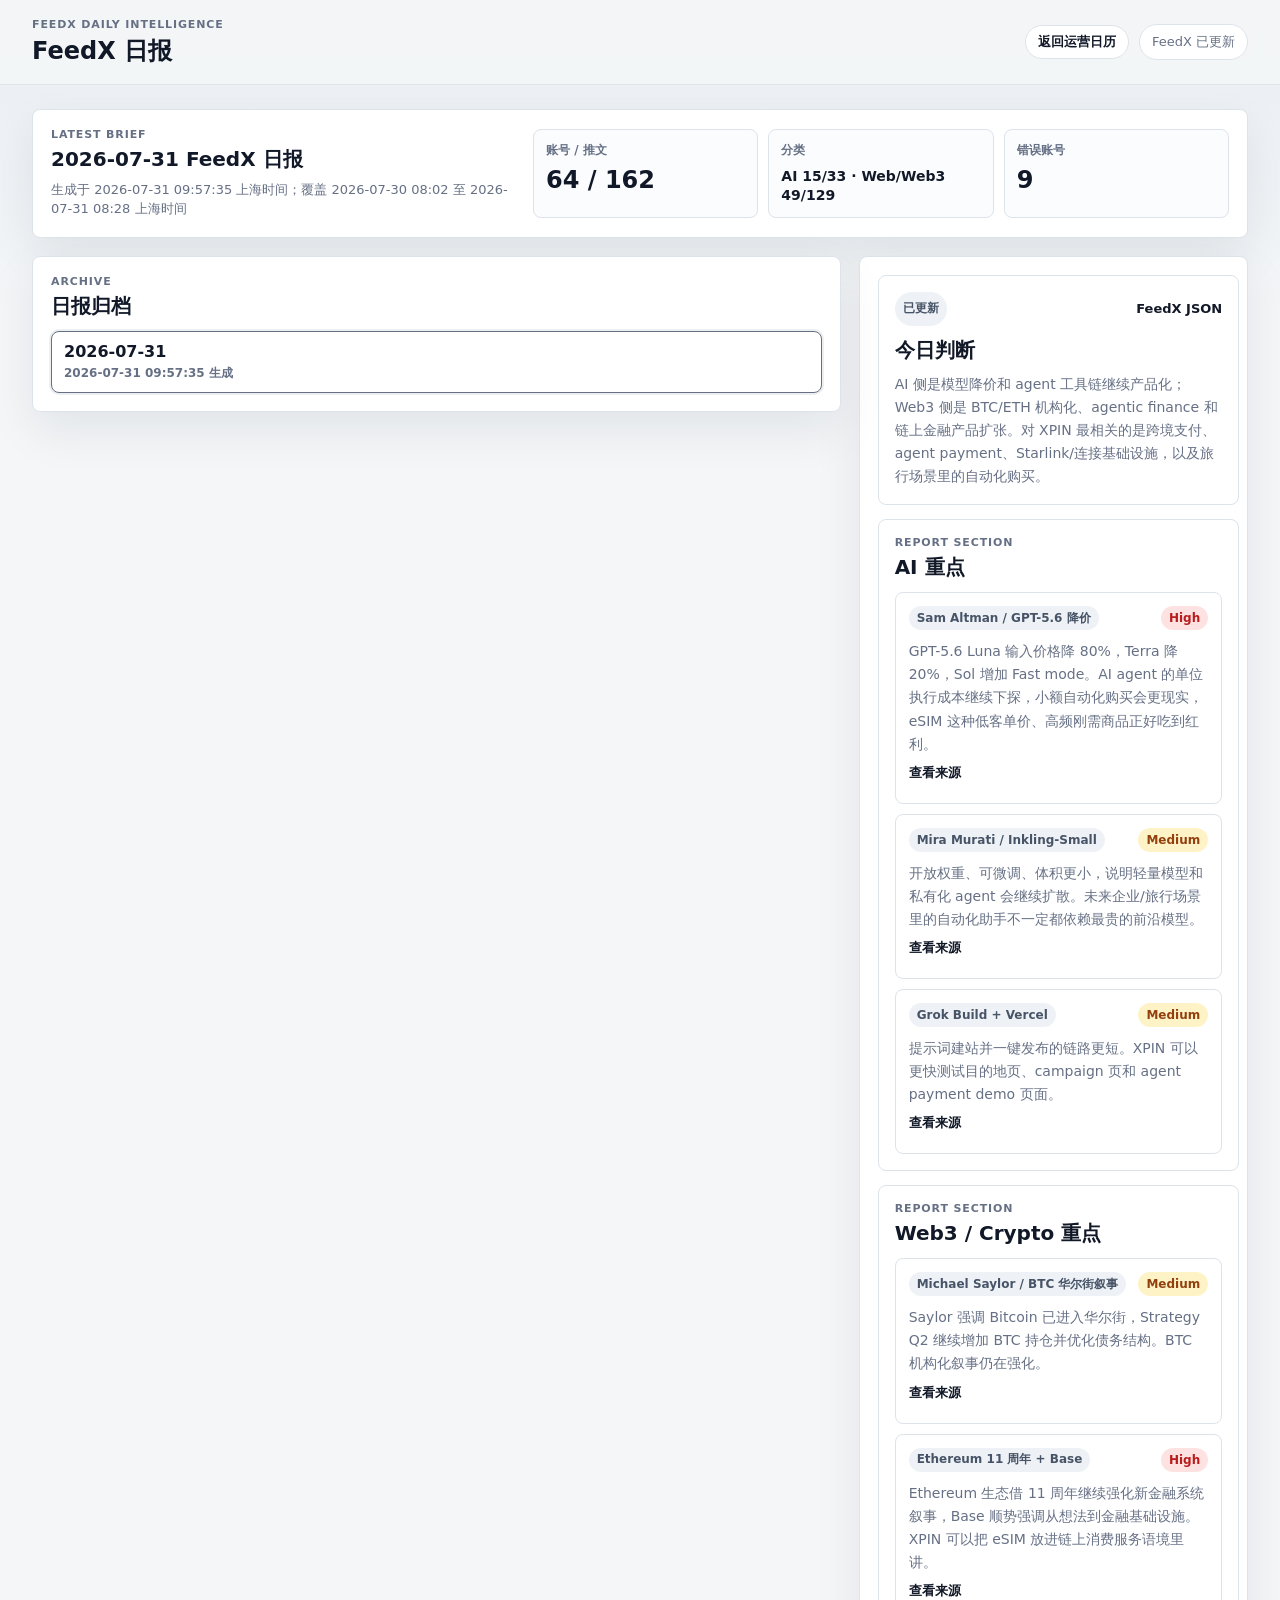
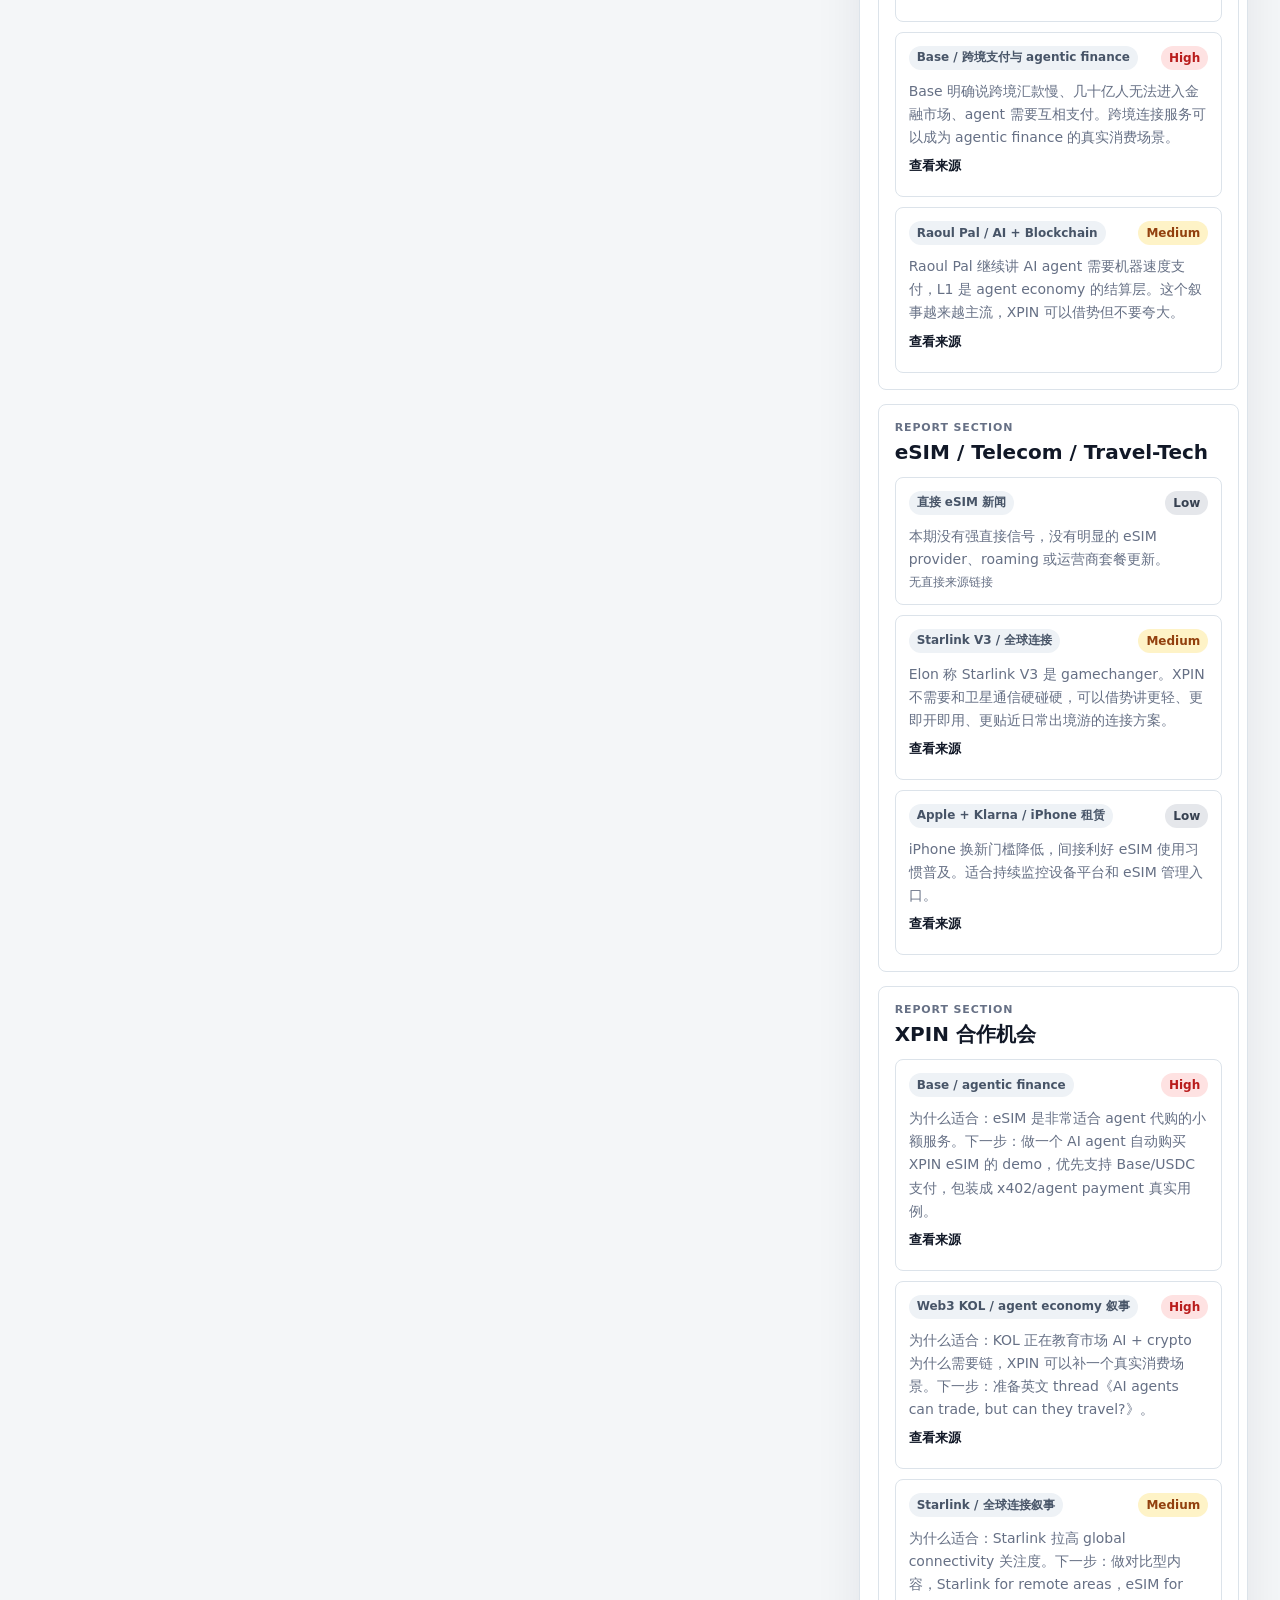
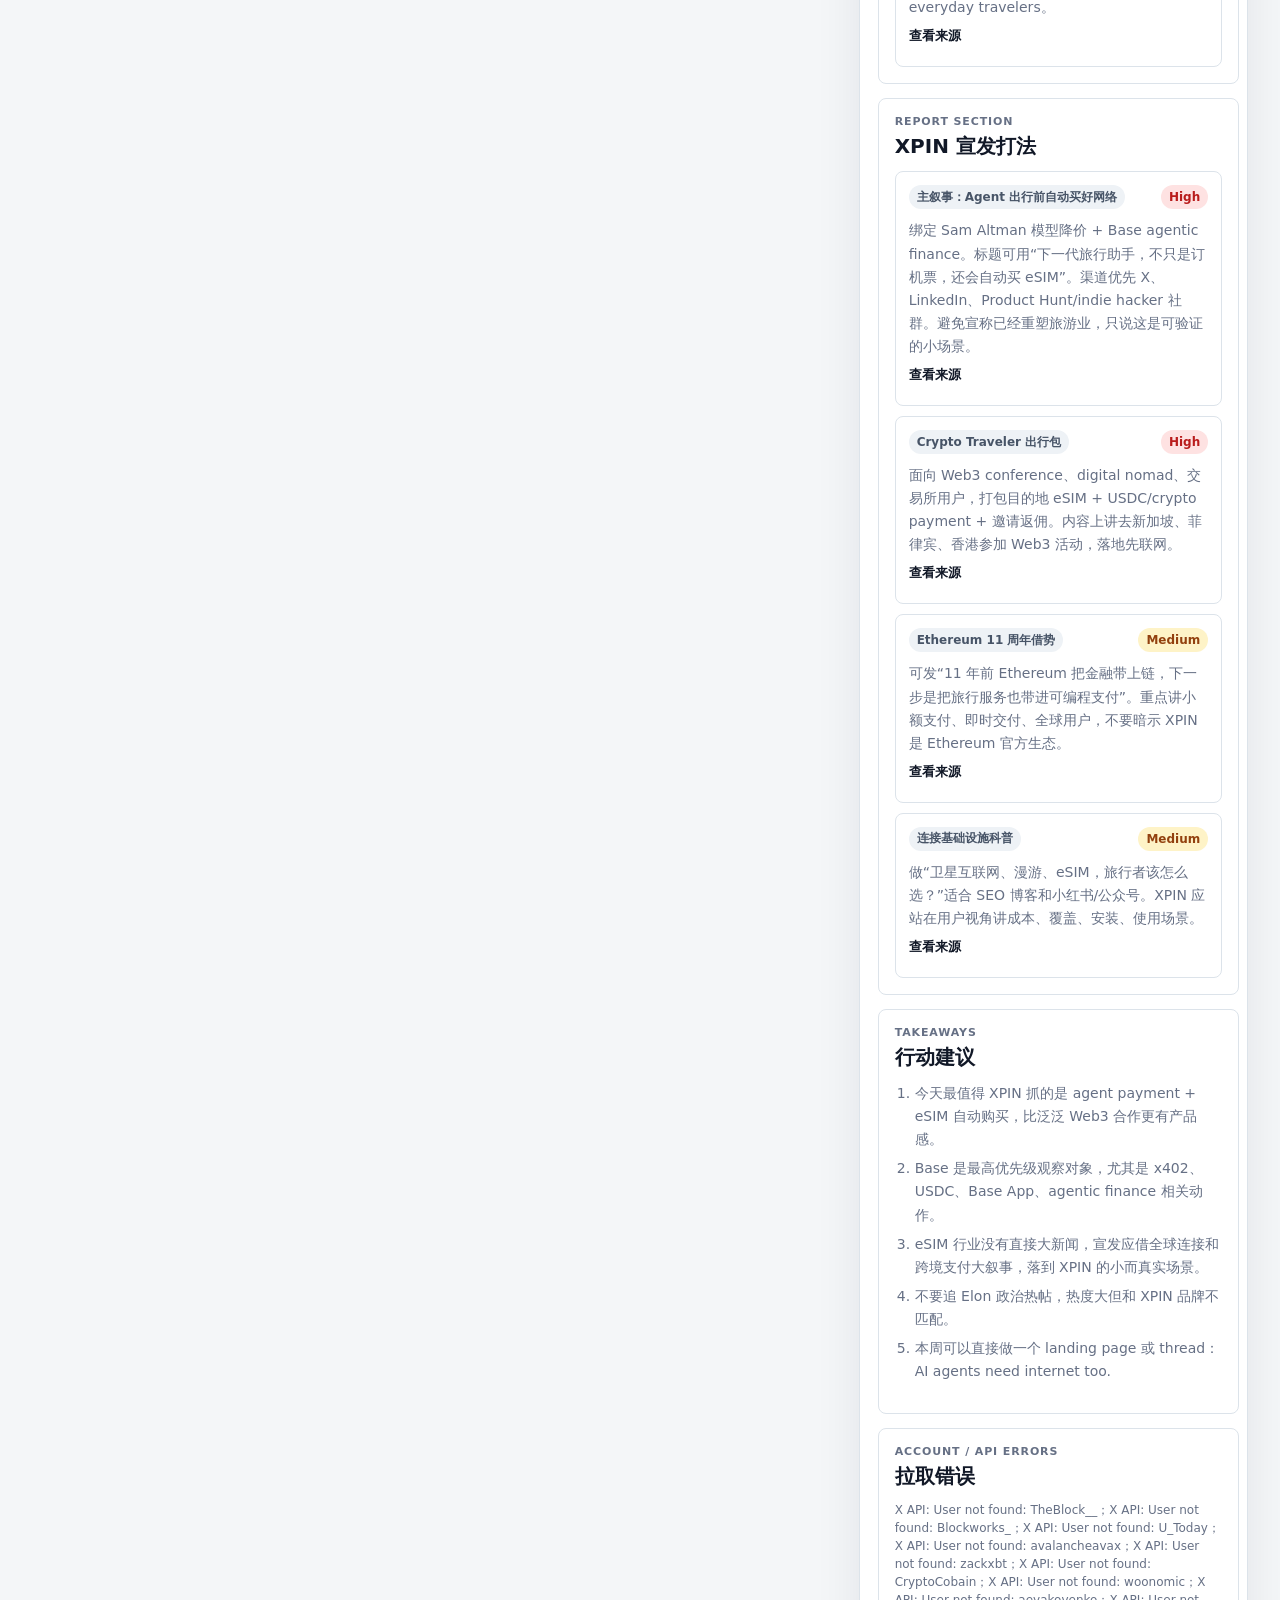
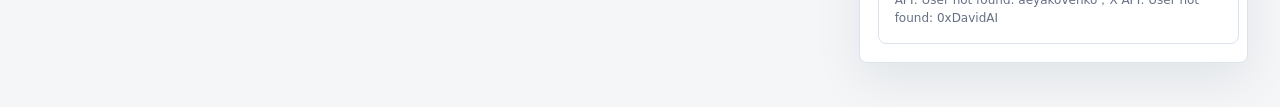
==== feedx.html @ 79774cff "Add FeedX daily brief page" ====
<!doctype html>
<html lang="zh-CN">
  <head>
    <meta charset="utf-8" />
    <meta name="viewport" content="width=device-width, initial-scale=1" />
    <title>FeedX 日报｜XPIN市场运营日历</title>
    <link rel="stylesheet" href="./styles.css?v=13" />
  </head>
  <body>
    <header class="topbar">
      <div>
        <p class="kicker">FEEDX DAILY INTELLIGENCE</p>
        <h1>FeedX 日报</h1>
      </div>
      <div class="topbar-actions">
        <a class="nav-link" href="./index.html">返回运营日历</a>
        <div class="status" id="feedxStatus">正在读取日报</div>
      </div>
    </header>

    <main class="workspace feedx-workspace">
      <section class="weekly-summary feedx-hero" aria-label="日报概览">
        <div>
          <p class="kicker">LATEST BRIEF</p>
          <h2 id="feedxTitle">FeedX 今日内容</h2>
          <p class="feedx-subtitle" id="feedxSubtitle"></p>
        </div>
        <div class="metric-grid" id="feedxMetrics"></div>
      </section>

      <section class="main-grid feedx-layout">
        <aside class="calendar-panel feedx-sidebar">
          <div class="panel-head compact">
            <div>
              <p class="kicker">ARCHIVE</p>
              <h2>日报归档</h2>
            </div>
          </div>
          <div class="feedx-report-list" id="feedxReportList"></div>
        </aside>

        <section class="detail-panel feedx-detail" id="feedxDetail" aria-live="polite"></section>
      </section>
    </main>

    <script src="./feedx-data.js?v=1" defer></script>
    <script src="./feedx.js?v=1" defer></script>
  </body>
</html>
---- styles.css ----
:root {
  --bg: #f4f6f8;
  --ink: #111827;
  --muted: #667085;
  --subtle: #8a96a8;
  --panel: #ffffff;
  --line: #dce3ea;
  --line-strong: #c8d2dc;
  --black: #101828;
  --shadow: 0 18px 48px rgba(15, 23, 42, 0.08);
}

* {
  box-sizing: border-box;
}

body {
  margin: 0;
  background:
    linear-gradient(180deg, #e9eef3 0, rgba(233, 238, 243, 0) 320px),
    var(--bg);
  color: var(--ink);
  font-family:
    Inter, ui-sans-serif, system-ui, -apple-system, BlinkMacSystemFont, "Segoe UI",
    "PingFang SC", "Microsoft YaHei", sans-serif;
}

button,
select,
input {
  font: inherit;
}

.topbar {
  position: sticky;
  top: 0;
  z-index: 20;
  display: flex;
  justify-content: space-between;
  align-items: center;
  gap: 24px;
  min-height: 82px;
  padding: 18px 32px;
  border-bottom: 1px solid rgba(17, 24, 39, 0.08);
  background: rgba(244, 246, 248, 0.88);
  backdrop-filter: blur(14px);
}

.kicker {
  margin: 0 0 6px;
  color: var(--muted);
  font-size: 11px;
  font-weight: 800;
  letter-spacing: 0.08em;
}

h1,
h2,
h3,
p {
  margin: 0;
}

h1 {
  font-size: 24px;
  line-height: 1.2;
  letter-spacing: 0;
}

h2 {
  font-size: 20px;
  line-height: 1.25;
  letter-spacing: 0;
}

h3 {
  font-size: 16px;
  line-height: 1.3;
}

.status {
  flex: 0 0 auto;
  min-height: 34px;
  padding: 8px 12px;
  border: 1px solid var(--line);
  border-radius: 999px;
  background: var(--panel);
  color: var(--muted);
  font-size: 13px;
}

.topbar-actions {
  display: flex;
  align-items: center;
  gap: 10px;
}

.nav-link {
  display: inline-flex;
  align-items: center;
  min-height: 34px;
  padding: 0 12px;
  border: 1px solid var(--line);
  border-radius: 999px;
  background: var(--panel);
  color: var(--ink);
  font-size: 13px;
  font-weight: 800;
  text-decoration: none;
}

.nav-link:hover {
  border-color: #9aa7b6;
}

.workspace {
  display: grid;
  gap: 18px;
  padding: 24px 32px 44px;
}

.feedx-workspace {
  gap: 18px;
}

.feedx-hero {
  align-items: start;
}

.feedx-subtitle {
  margin-top: 8px;
  color: var(--muted);
  font-size: 13px;
  line-height: 1.5;
}

.metric-card .metric-text {
  font-size: 14px;
  line-height: 1.35;
}

.feedx-layout {
  grid-template-columns: minmax(220px, 0.28fr) minmax(0, 0.72fr);
}

.feedx-sidebar {
  position: sticky;
  top: 106px;
}

.feedx-report-list {
  display: grid;
  gap: 8px;
}

.feedx-report-button {
  display: grid;
  gap: 4px;
  min-height: 62px;
  padding: 10px 12px;
  text-align: left;
}

.feedx-report-button.active {
  border-color: #667085;
  box-shadow: 0 0 0 2px rgba(102, 112, 133, 0.12);
}

.feedx-report-button span {
  color: var(--muted);
  font-size: 12px;
  font-weight: 700;
}

.feedx-detail {
  display: grid;
  gap: 14px;
}

.feedx-summary-card,
.feedx-section,
.feedx-card {
  border: 1px solid var(--line);
  border-radius: 8px;
  background: #fff;
}

.feedx-summary-card,
.feedx-section {
  padding: 16px;
}

.feedx-summary-card h2 {
  margin-top: 12px;
}

.feedx-summary-card p,
.feedx-card p,
.takeaway-list {
  margin-top: 10px;
  color: var(--muted);
  font-size: 14px;
  line-height: 1.65;
}

.feedx-card-grid {
  display: grid;
  gap: 10px;
}

.feedx-card {
  padding: 13px;
}

.priority-pill {
  display: inline-flex;
  align-items: center;
  min-height: 24px;
  padding: 0 8px;
  border-radius: 999px;
  background: #eef2f6;
  color: #475467;
  font-size: 12px;
  font-weight: 850;
  white-space: nowrap;
}

.priority-pill.high {
  background: #fee2e2;
  color: #b91c1c;
}

.priority-pill.medium {
  background: #fef3c7;
  color: #92400e;
}

.priority-pill.low {
  background: #e5e7eb;
  color: #374151;
}

.takeaway-list {
  padding-left: 20px;
}

.takeaway-list li + li {
  margin-top: 6px;
}

.weekly-summary,
.filters,
.calendar-panel,
.detail-panel,
.table-section {
  border: 1px solid var(--line);
  border-radius: 8px;
  background: var(--panel);
  box-shadow: var(--shadow);
}

.weekly-summary {
  display: grid;
  grid-template-columns: minmax(220px, 0.8fr) minmax(0, 1.2fr);
  gap: 18px;
  align-items: center;
  padding: 18px;
}

.metric-grid {
  display: grid;
  grid-template-columns: repeat(3, minmax(0, 1fr));
  gap: 10px;
}

.metric-card {
  min-height: 78px;
  padding: 12px;
  border: 1px solid var(--line);
  border-radius: 8px;
  background: #fbfcfe;
}

.metric-card span {
  display: block;
  color: var(--muted);
  font-size: 12px;
  font-weight: 800;
}

.metric-card strong {
  display: block;
  margin-top: 8px;
  color: var(--ink);
  font-size: 24px;
  line-height: 1.1;
}

.filters {
  display: grid;
  grid-template-columns: minmax(180px, 260px) minmax(180px, 260px) auto;
  gap: 12px;
  align-items: end;
  padding: 14px 18px;
}

.filters button {
  justify-self: start;
}

label {
  display: grid;
  gap: 6px;
  color: var(--muted);
  font-size: 12px;
  font-weight: 700;
}

select,
button,
input {
  min-height: 38px;
  border: 1px solid var(--line-strong);
  border-radius: 8px;
  background: #fff;
  color: var(--ink);
}

select {
  width: 100%;
  padding: 0 34px 0 11px;
}

input {
  width: 100%;
  padding: 0 11px;
}

button {
  padding: 0 14px;
  cursor: pointer;
  font-weight: 760;
}

button:hover,
select:hover,
input:hover {
  border-color: #9aa7b6;
}

.main-grid {
  display: grid;
  grid-template-columns: minmax(0, 1.35fr) minmax(340px, 0.65fr);
  gap: 18px;
  align-items: start;
}

.calendar-panel,
.detail-panel,
.table-section {
  padding: 18px;
}

.panel-head {
  display: flex;
  justify-content: space-between;
  align-items: flex-start;
  gap: 18px;
  margin-bottom: 16px;
}

.panel-head.compact {
  margin-bottom: 12px;
}

.month-nav {
  display: flex;
  gap: 8px;
  align-items: center;
}

.month-nav button {
  min-height: 34px;
  padding: 0 12px;
  color: var(--ink);
  font-size: 13px;
}

.month-nav button:disabled {
  cursor: not-allowed;
  opacity: 0.45;
}

.legend {
  display: flex;
  flex-wrap: wrap;
  justify-content: flex-end;
  gap: 8px 14px;
  color: var(--muted);
  font-size: 12px;
}

.legend span {
  display: inline-flex;
  align-items: center;
  gap: 6px;
}

.dot {
  display: inline-block;
  width: 8px;
  height: 8px;
  border-radius: 999px;
}

.warmup {
  background: var(--line-strong);
}

.launch {
  background: var(--line-strong);
}

.sustain {
  background: var(--line-strong);
}

.close {
  background: var(--line-strong);
}

.calendar {
  display: grid;
  grid-template-columns: repeat(7, minmax(0, 1fr));
  gap: 8px;
}

.weekday {
  padding: 0 8px 4px;
  color: var(--subtle);
  font-size: 12px;
  font-weight: 800;
}

.day {
  min-height: 112px;
  padding: 8px;
  border: 1px solid var(--line);
  border-radius: 8px;
  background: #fbfcfe;
  text-align: left;
}

.day.empty {
  background: transparent;
  border-color: transparent;
  box-shadow: none;
  cursor: default;
}

.day.has-events {
  background: #ffffff;
}

.day.selected {
  border-color: #667085;
  box-shadow: 0 0 0 2px rgba(102, 112, 133, 0.12);
}

.day-number {
  display: flex;
  justify-content: space-between;
  align-items: center;
  margin-bottom: 6px;
  font-weight: 820;
}

.event-count {
  color: var(--muted);
  font-size: 11px;
}

.mini-event {
  display: block;
  width: 100%;
  margin-top: 4px;
  padding: 4px 6px;
  border-radius: 6px;
  color: #1f2937;
  font-size: 11px;
  line-height: 1.25;
  white-space: nowrap;
  overflow: hidden;
  text-overflow: ellipsis;
  background: #f3f6f8;
}

.mini-event.warmup {
  background: #f3f6f8;
}

.mini-event.launch {
  background: #f3f6f8;
}

.mini-event.sustain {
  background: #f3f6f8;
}

.mini-event.close {
  background: #f3f6f8;
}

.mini-event.confirmed {
  background: #fee2e2;
  color: #991b1b;
}

.event-list {
  display: grid;
  gap: 10px;
  max-height: 696px;
  overflow: auto;
  padding-right: 2px;
}

.empty-state {
  min-height: 180px;
  display: grid;
  place-items: center;
  border: 1px dashed var(--line-strong);
  border-radius: 8px;
  color: var(--muted);
  text-align: center;
  line-height: 1.6;
}

.event-card {
  width: 100%;
  padding: 14px;
  border: 1px solid var(--line);
  border-radius: 8px;
  background: #fff;
  text-align: left;
  cursor: pointer;
}

.event-card.active {
  border-color: #667085;
  background: #fff;
}

.event-card.confirmed {
  border-color: #ef4444;
}

.event-top {
  display: flex;
  justify-content: space-between;
  gap: 12px;
}

.stage-pill,
.channel-pill,
.confirm-pill {
  display: inline-flex;
  align-items: center;
  min-height: 24px;
  padding: 0 8px;
  border-radius: 999px;
  background: #eef2f6;
  color: #475467;
  font-size: 12px;
  font-weight: 800;
  white-space: nowrap;
}

.confirm-pill {
  background: #fee2e2;
  color: #b91c1c;
}

.event-card h3 {
  margin-top: 10px;
}

.event-card p {
  margin-top: 8px;
  color: var(--muted);
  font-size: 13px;
  line-height: 1.5;
}

.event-section {
  margin-top: 12px;
}

.event-section h4 {
  margin: 0;
  color: var(--ink);
  font-size: 12px;
  font-weight: 850;
  line-height: 1.35;
}

.event-section p {
  margin-top: 5px;
}

.post-text {
  white-space: pre-wrap;
}

.price-line {
  display: flex;
  flex-wrap: wrap;
  gap: 8px;
  margin-top: 12px;
}

.price-line span {
  min-height: 28px;
  padding: 5px 8px;
  border-radius: 6px;
  background: #f3f6f8;
  font-size: 12px;
  font-weight: 760;
}

.price-line .deal {
  background: #f3f6f8;
  color: var(--ink);
}

.metric-section {
  padding-top: 2px;
}

.event-metrics {
  display: grid;
  grid-template-columns: repeat(3, minmax(0, 1fr));
  gap: 8px;
  margin-top: 8px;
}

.event-metrics span {
  display: grid;
  gap: 4px;
  min-height: 56px;
  padding: 9px 10px;
  border: 1px solid var(--line);
  border-radius: 8px;
  background: #fbfcfe;
}

.event-metrics em {
  color: var(--muted);
  font-size: 11px;
  font-style: normal;
  font-weight: 800;
}

.event-metrics strong {
  color: var(--ink);
  font-size: 18px;
  line-height: 1.1;
}

.product-detail {
  margin-top: 12px;
  padding: 10px 12px;
  border: 1px solid var(--line);
  border-radius: 8px;
  background: #fff;
}

.product-detail summary {
  cursor: pointer;
  color: var(--ink);
  font-weight: 820;
  line-height: 1.4;
}

.product-detail dl {
  display: grid;
  gap: 8px;
  margin: 10px 0 0;
}

.product-detail dl div {
  display: grid;
  grid-template-columns: 72px minmax(0, 1fr);
  gap: 10px;
}

.product-detail dt {
  color: var(--subtle);
  font-size: 12px;
  font-weight: 800;
}

.product-detail dd {
  min-width: 0;
  margin: 0;
  color: #344054;
  word-break: break-word;
}

.event-link-editor {
  display: grid;
  gap: 8px;
  margin: -4px 0 8px;
  padding: 12px;
  border: 1px solid var(--line);
  border-radius: 8px;
  background: #fbfcfe;
}

.event-link-editor.active {
  border-color: var(--line-strong);
  background: #fbfcfe;
}

.link-actions {
  display: flex;
  gap: 8px;
  align-items: center;
}

.link-actions a,
.table-link {
  display: inline-flex;
  align-items: center;
  min-height: 34px;
  color: var(--ink);
  font-size: 13px;
  font-weight: 800;
  text-decoration: none;
}

.muted {
  color: var(--muted);
  font-size: 12px;
  line-height: 1.5;
}

.hint {
  color: var(--muted);
  font-size: 13px;
}

.table-wrap {
  overflow: auto;
  border: 1px solid var(--line);
  border-radius: 8px;
}

table {
  width: 100%;
  min-width: 1180px;
  border-collapse: collapse;
}

th,
td {
  padding: 11px 12px;
  border-bottom: 1px solid var(--line);
  text-align: left;
  vertical-align: top;
  font-size: 13px;
}

th {
  position: sticky;
  top: 0;
  background: #f8fafc;
  color: #475467;
  font-size: 12px;
  z-index: 1;
}

td {
  color: #344054;
  line-height: 1.45;
}

td strong {
  color: var(--ink);
}

@media (max-width: 1100px) {
  .weekly-summary,
  .filters,
  .main-grid {
    grid-template-columns: 1fr;
  }

  .filters {
    align-items: stretch;
  }

  .topbar {
    position: static;
    align-items: flex-start;
    flex-direction: column;
  }

  .topbar-actions {
    width: 100%;
    justify-content: space-between;
    align-items: flex-start;
    flex-wrap: wrap;
  }

  .feedx-layout {
    grid-template-columns: 1fr;
  }

  .feedx-sidebar {
    position: static;
  }
}

@media (max-width: 760px) {
  .topbar,
  .workspace {
    padding-left: 16px;
    padding-right: 16px;
  }

  .calendar {
    grid-template-columns: repeat(2, minmax(0, 1fr));
  }

  .weekday {
    display: none;
  }

  .day.empty {
    display: none;
  }

  .panel-head {
    flex-direction: column;
  }

  .metric-grid,
  .event-metrics {
    grid-template-columns: 1fr;
  }
}
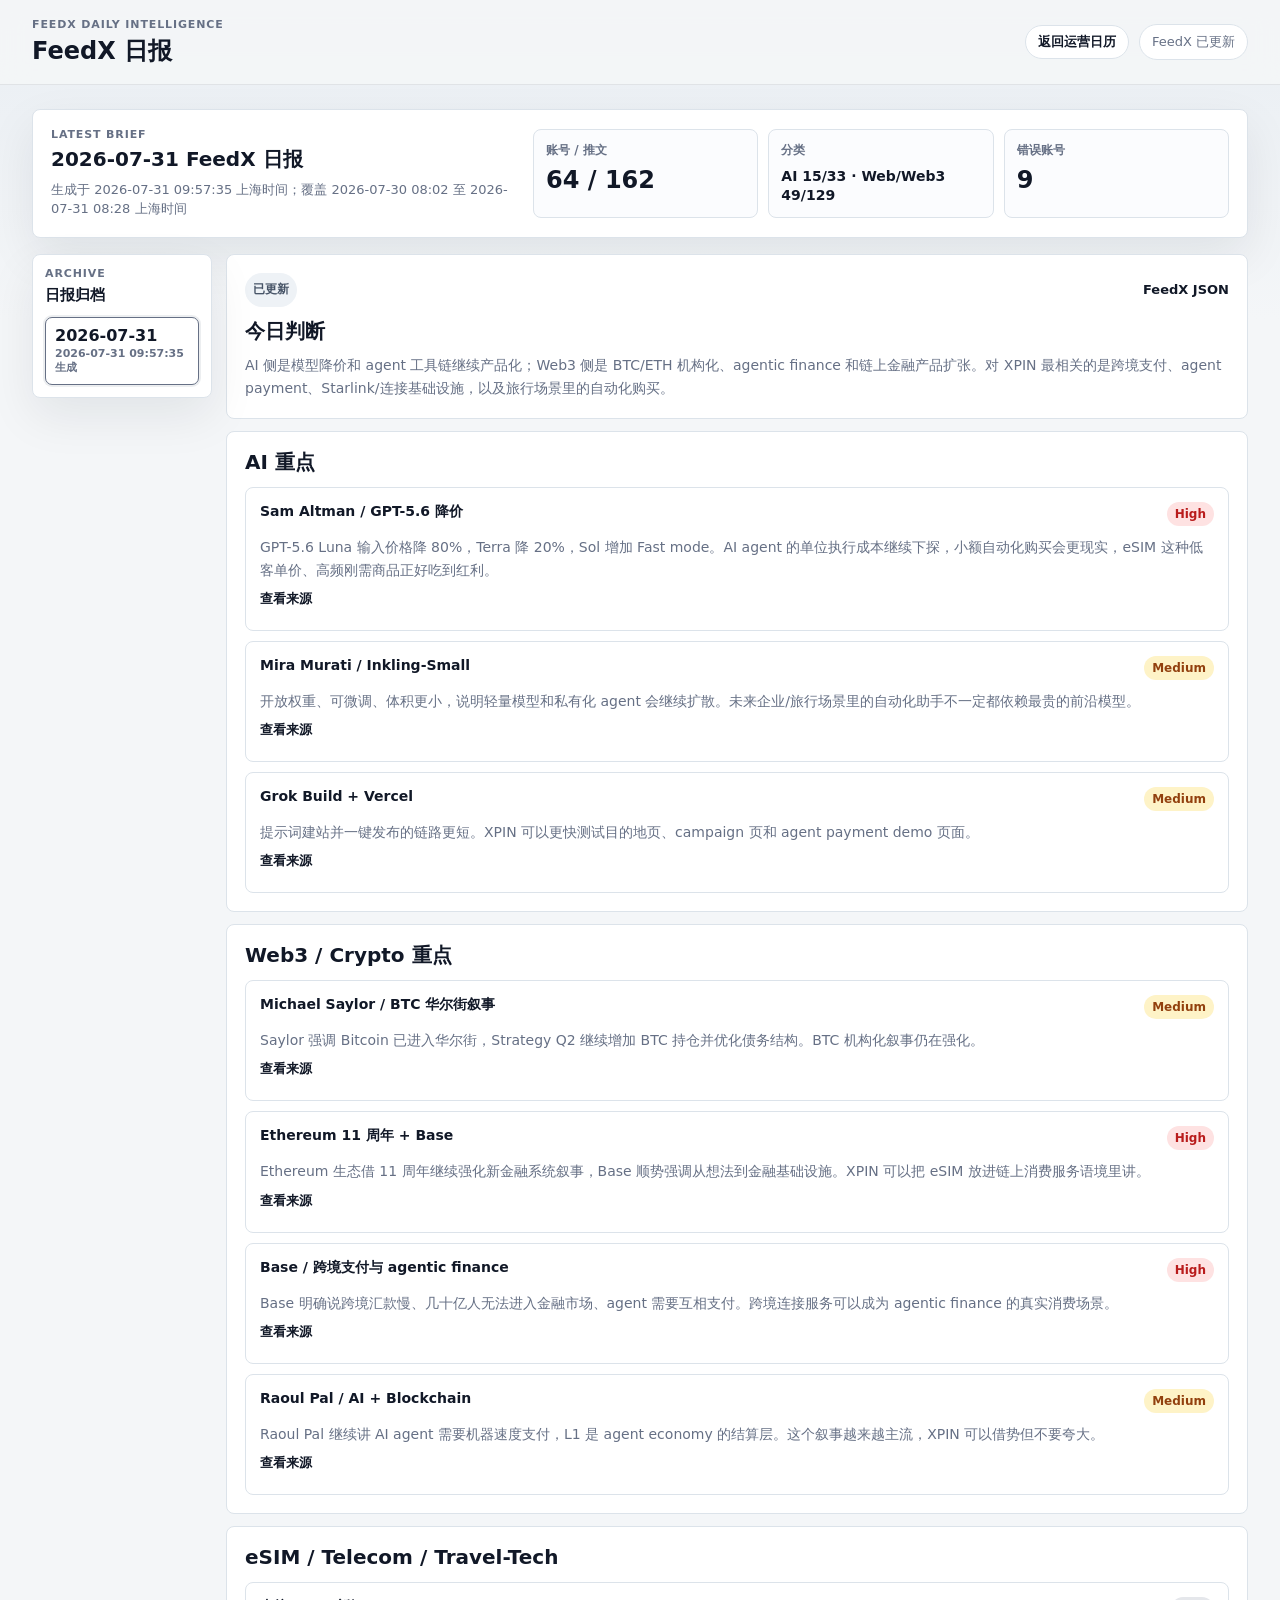
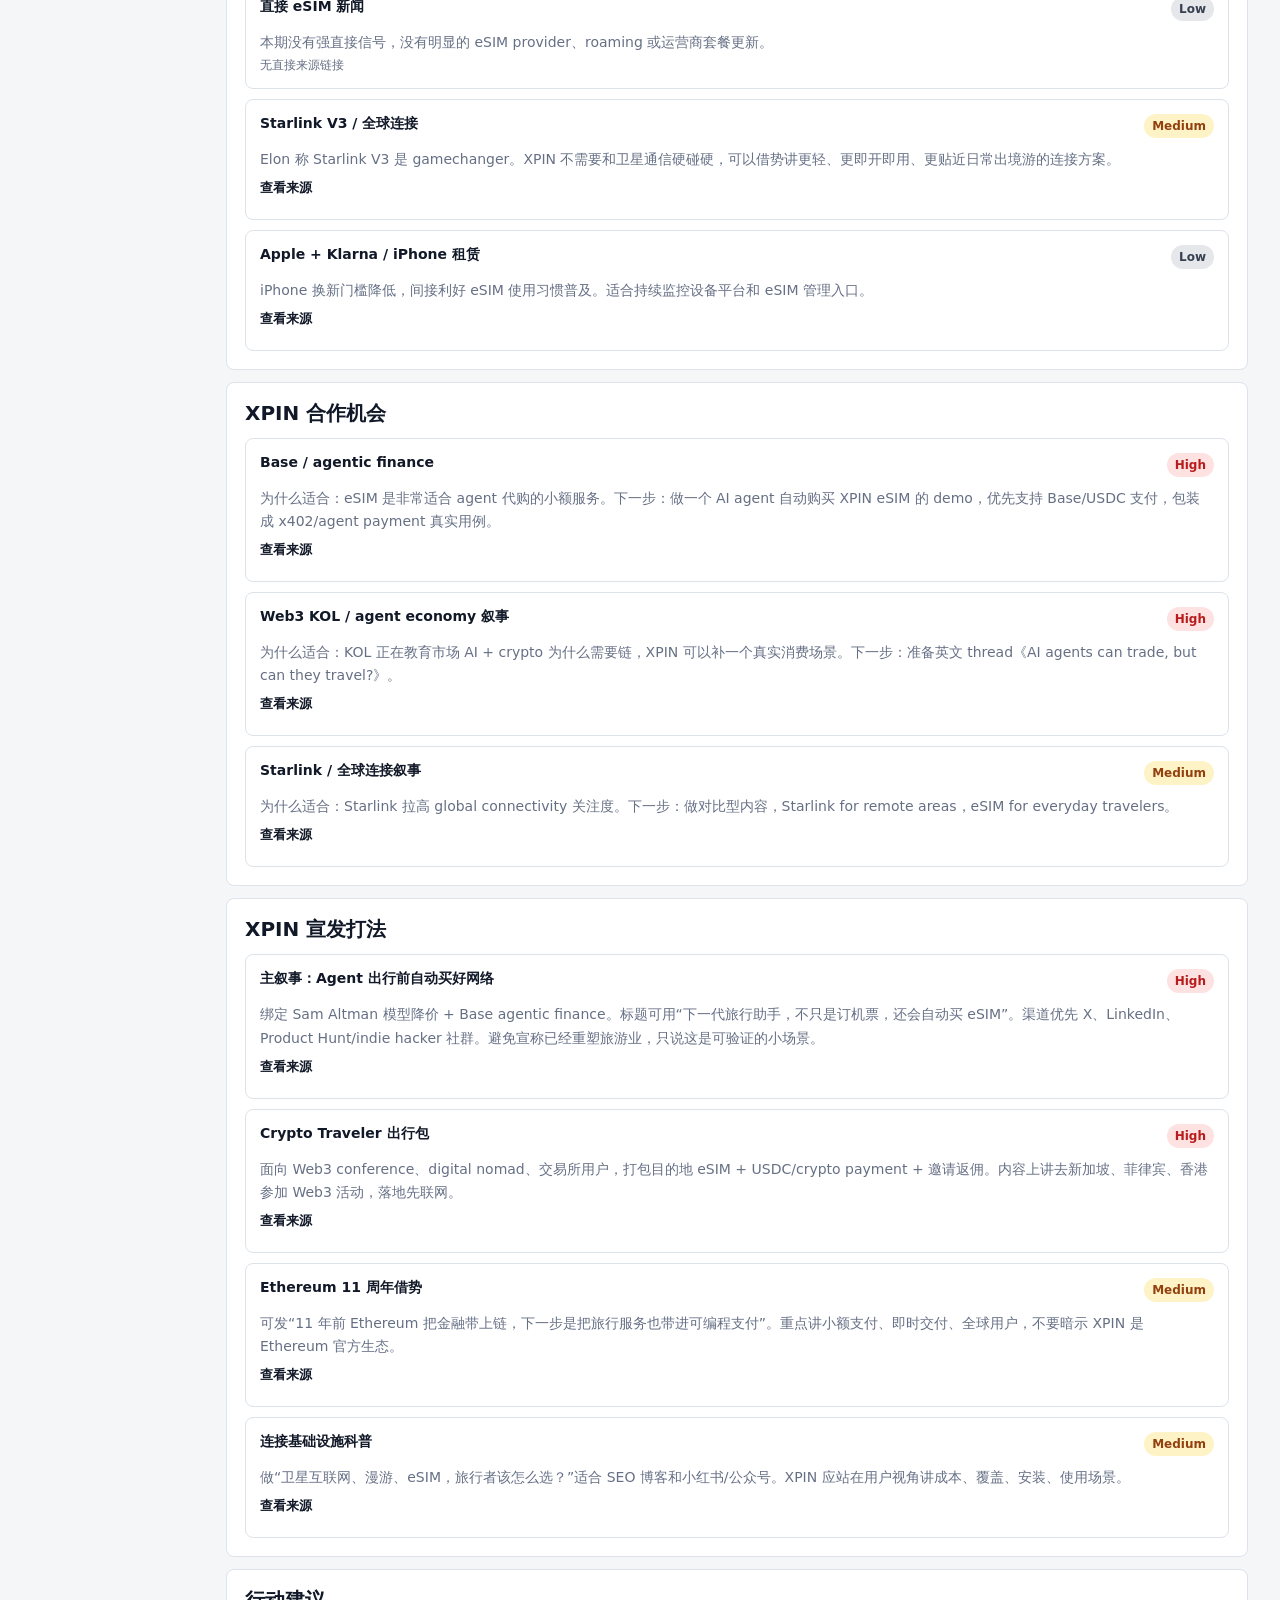
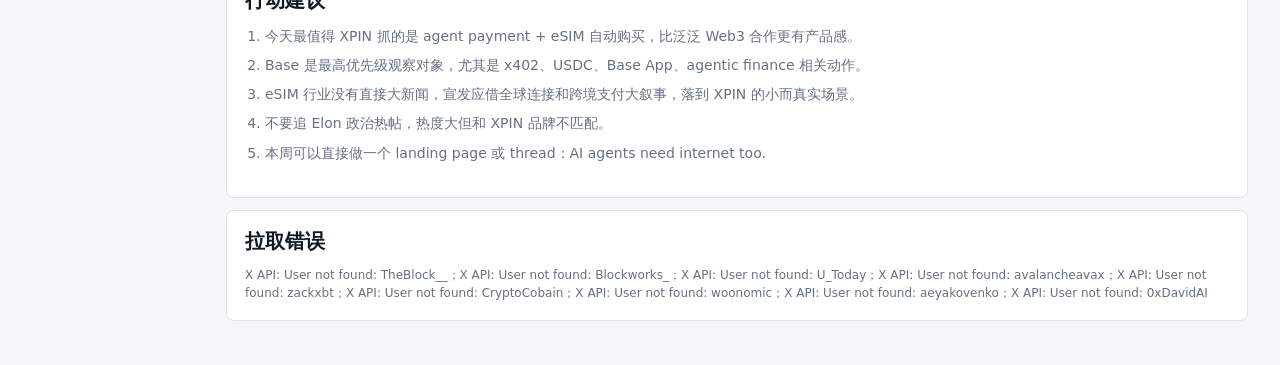
==== commit 1872f4cc: "Refine FeedX brief layout" ====
--- a/feedx.html
+++ b/feedx.html
@@ -4,7 +4,7 @@
     <meta charset="utf-8" />
     <meta name="viewport" content="width=device-width, initial-scale=1" />
     <title>FeedX 日报｜XPIN市场运营日历</title>
-    <link rel="stylesheet" href="./styles.css?v=13" />
+    <link rel="stylesheet" href="./styles.css?v=14" />
   </head>
   <body>
     <header class="topbar">
@@ -28,8 +28,8 @@
         <div class="metric-grid" id="feedxMetrics"></div>
       </section>
 
-      <section class="main-grid feedx-layout">
-        <aside class="calendar-panel feedx-sidebar">
+      <section class="feedx-layout">
+        <aside class="feedx-sidebar">
           <div class="panel-head compact">
             <div>
               <p class="kicker">ARCHIVE</p>
@@ -39,11 +39,11 @@
           <div class="feedx-report-list" id="feedxReportList"></div>
         </aside>
 
-        <section class="detail-panel feedx-detail" id="feedxDetail" aria-live="polite"></section>
+        <section class="feedx-detail" id="feedxDetail" aria-live="polite"></section>
       </section>
     </main>
 
     <script src="./feedx-data.js?v=1" defer></script>
-    <script src="./feedx.js?v=1" defer></script>
+    <script src="./feedx.js?v=2" defer></script>
   </body>
 </html>
--- a/styles.css
+++ b/styles.css
@@ -120,11 +120,15 @@
 }
 
 .feedx-workspace {
-  gap: 18px;
+  gap: 16px;
+  max-width: 1440px;
+  margin: 0 auto;
+  width: 100%;
 }
 
 .feedx-hero {
   align-items: start;
+  grid-template-columns: minmax(0, 1fr) minmax(420px, 0.7fr);
 }
 
 .feedx-subtitle {
@@ -140,24 +144,41 @@
 }
 
 .feedx-layout {
-  grid-template-columns: minmax(220px, 0.28fr) minmax(0, 0.72fr);
+  display: grid;
+  grid-template-columns: 180px minmax(0, 1fr);
+  gap: 14px;
+  align-items: start;
 }
 
 .feedx-sidebar {
   position: sticky;
   top: 106px;
+  padding: 12px;
+  border: 1px solid var(--line);
+  border-radius: 8px;
+  background: var(--panel);
+  box-shadow: var(--shadow);
+}
+
+.feedx-sidebar .panel-head {
+  margin-bottom: 10px;
+}
+
+.feedx-sidebar h2 {
+  font-size: 15px;
 }
 
 .feedx-report-list {
   display: grid;
-  gap: 8px;
+  gap: 6px;
 }
 
 .feedx-report-button {
   display: grid;
-  gap: 4px;
-  min-height: 62px;
-  padding: 10px 12px;
+  gap: 2px;
+  min-height: 48px;
+  padding: 8px 9px;
+  border-radius: 7px;
   text-align: left;
 }
 
@@ -168,13 +189,15 @@
 
 .feedx-report-button span {
   color: var(--muted);
-  font-size: 12px;
+  font-size: 11px;
   font-weight: 700;
+  line-height: 1.35;
 }
 
 .feedx-detail {
   display: grid;
-  gap: 14px;
+  gap: 12px;
+  min-width: 0;
 }
 
 .feedx-summary-card,
@@ -187,7 +210,15 @@
 
 .feedx-summary-card,
 .feedx-section {
-  padding: 16px;
+  padding: 18px;
+}
+
+.feedx-section .panel-head {
+  margin-bottom: 12px;
+}
+
+.feedx-section .kicker {
+  display: none;
 }
 
 .feedx-summary-card h2 {
@@ -209,7 +240,14 @@
 }
 
 .feedx-card {
-  padding: 13px;
+  padding: 14px;
+}
+
+.feedx-card-title {
+  min-width: 0;
+  color: var(--ink);
+  font-size: 14px;
+  line-height: 1.4;
 }
 
 .priority-pill {
@@ -819,6 +857,14 @@
   .feedx-sidebar {
     position: static;
   }
+
+  .feedx-report-list {
+    grid-template-columns: repeat(auto-fit, minmax(150px, 1fr));
+  }
+
+  .feedx-hero {
+    grid-template-columns: 1fr;
+  }
 }
 
 @media (max-width: 760px) {
